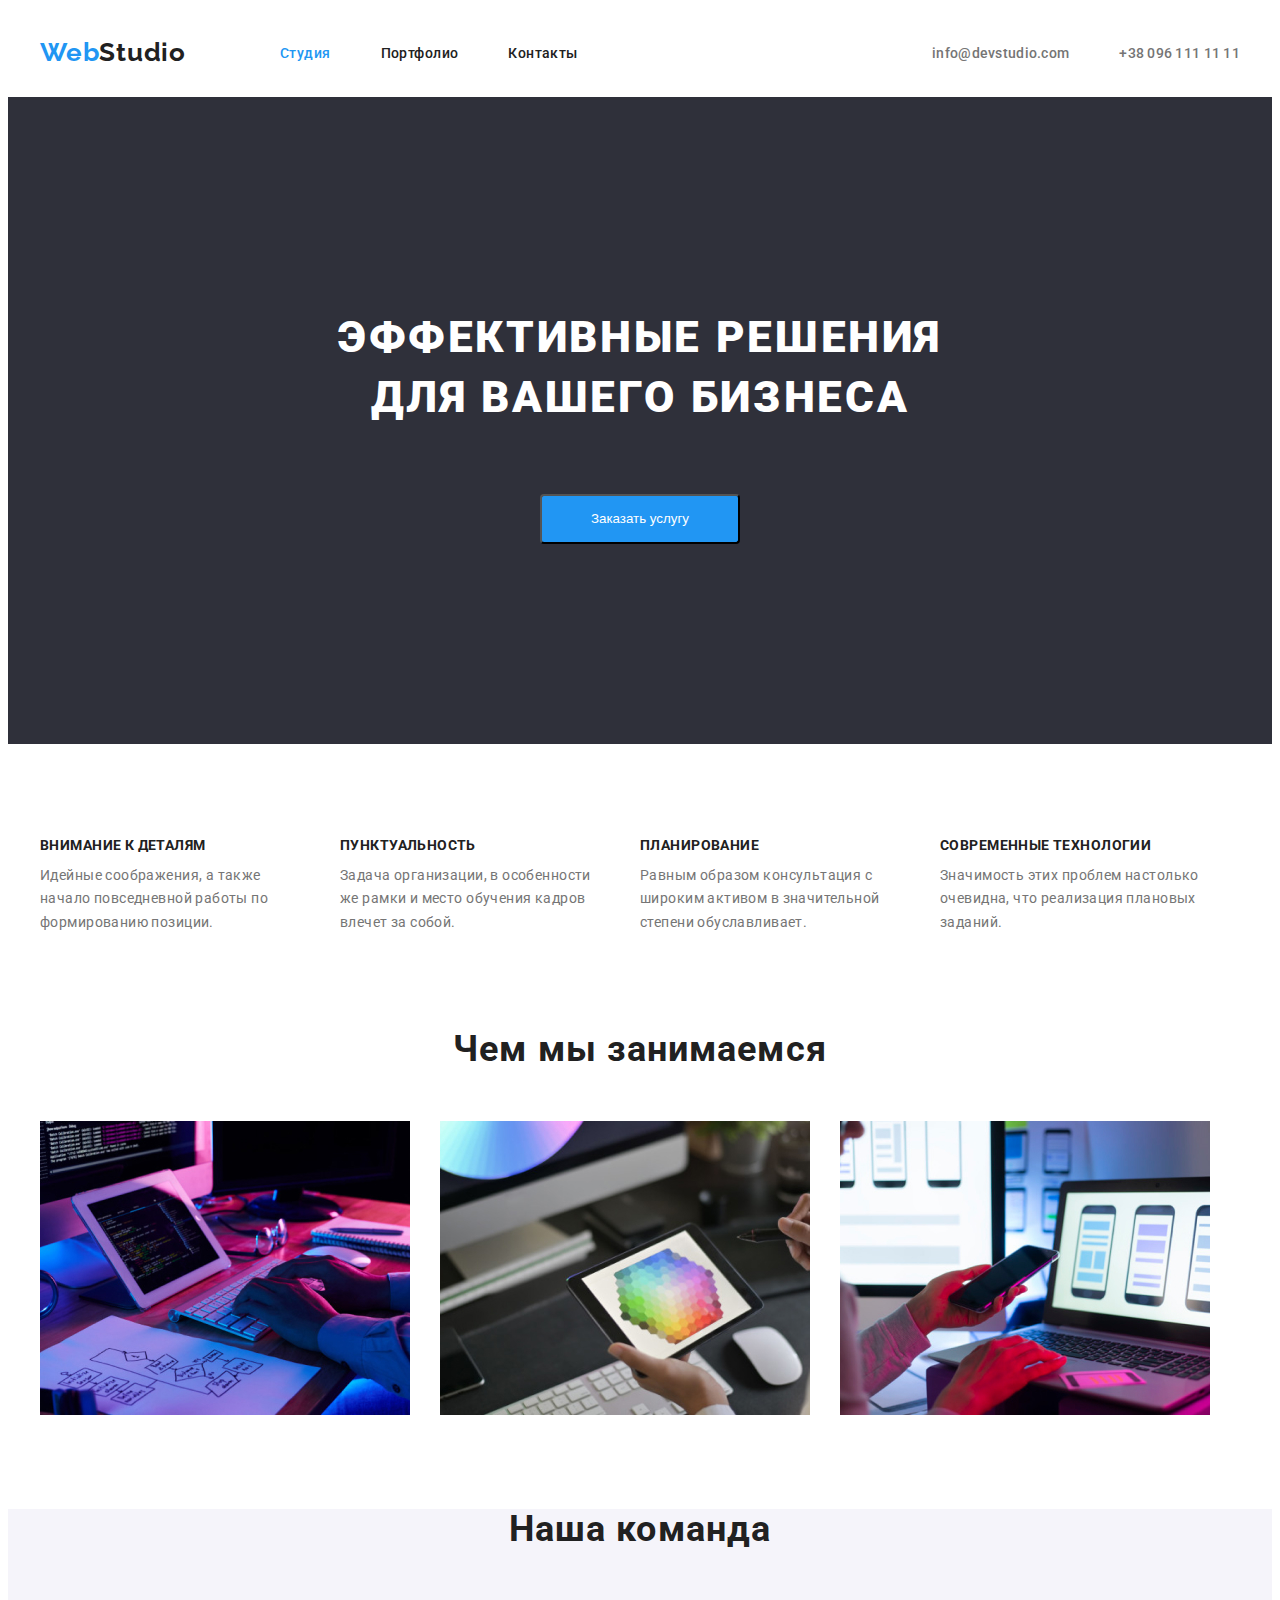
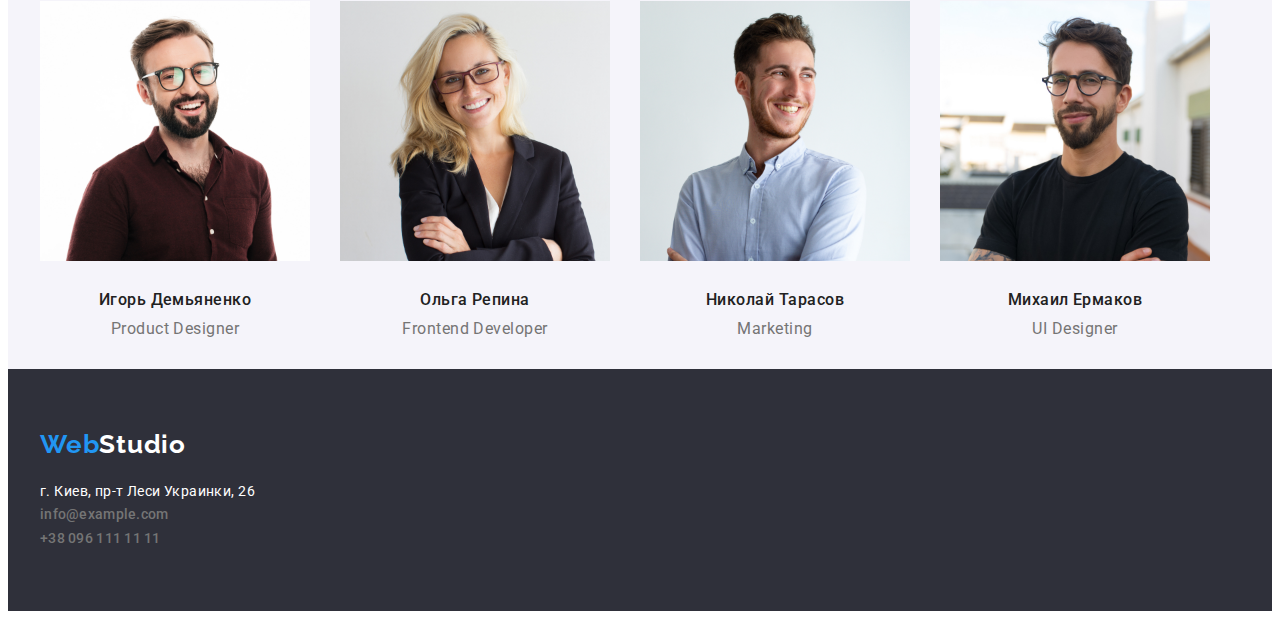
==== index.html @ 1301361e "клонирует 3 дз" ====
<!DOCTYPE html>
<html lang="ru">
  <head>
    <meta charset="UTF-8" />
    <meta http-equiv="X-UA-Compatible" content="IE=edge" />
    <meta name="viewport" content="width=device-width, initial-scale=1.0" />
    <title>Document</title>
    <link
      href="https://fonts.googleapis.com/css2?family=Raleway:wght@700&family=Roboto:wght@400;500;700;900&display=swap"
      rel="stylesheet"
    />
    <link
      rel="stylesheet"
      href="https://cdnjs.cloudflare.com/ajax/libs/modern-normalize/1.1.0/modern-normalize.min.css"
      integrity="sha512-wpPYUAdjBVSE4KJnH1VR1HeZfpl1ub8YT/NKx4PuQ5NmX2tKuGu6U/JRp5y+Y8XG2tV+wKQpNHVUX03MfMFn9Q=="
      crossorigin="anonymous"
      referrerpolicy="no-referrer"
    />
    <link rel="stylesheet" href="./css/styles.css" />
  </head>
  <body>
    <header class="header">
      <div class="container header-container">
        <nav class="header-navigation">
          <a href="./index.html" class="header-logo link">
            Web<span class="studio">Studio</span>
          </a>
          <ul class="header-list  link">
            <li class="header-item">
              <a class="header-link link current-page" href="/index.html"
                >Студия</a
              >
            </li>
            <li class="header-item">
              <a class="header-link link" href="./portfolio.html">Портфолио</a>
            </li>
            <li class="header-item">
              <a class="header-link link" href="">Контакты</a>
            </li>
          </ul>
        </nav>
        <ul class="header-contacts  link">
          <li class="header-contacts-item">
            <a class="header-contact-link link" href="mailto:info@devstudio.com"
              >info@devstudio.com</a
            >
          </li>
          <li class="header-contacts-item">
            <a class="header-contact-link link" href="tel:+380961111111"
              >+38 096 111 11 11</a
            >
          </li>
        </ul>
      </div>
    </header>

    <main>
      <section class="hero">
        <div class="container ">
          <h1 class="hero-title">
            Эффективные решения <br />
            для вашего бизнеса
          </h1>
          <button class="hero-button btn" type="button">Заказать услугу</button>
        </div>
      </section>
      <section class="section">
        <div class="container">
          <h2 class="pluses-title visually-hidden">Наши плюсы</h2>
          <ul class="pluses-list ">
            <li class="pluses-item">
              <h3 class="pluses-item-title">Внимание к деталям</h3>
              <p class="pluses-item-text">
                Идейные соображения, а также начало повседневной работы по
                формированию позиции.
              </p>
            </li>
            <li class="pluses-item">
              <h3 class="pluses-item-title">Пунктуальность</h3>
              <p class="pluses-item-text">
                Задача организации, в особенности же рамки и место обучения
                кадров влечет за собой.
              </p>
            </li>
            <li class="pluses-item">
              <h3 class="pluses-item-title">Планирование</h3>
              <p class="pluses-item-text">
                Равным образом консультация с широким активом в значительной
                степени обуславливает.
              </p>
            </li>
            <li class="pluses-item">
              <h3 class="pluses-item-title">Современные технологии</h3>
              <p class="pluses-item-text">
                Значимость этих проблем настолько очевидна, что реализация
                плановых заданий.
              </p>
            </li>
          </ul>
        </div>
      </section>
      <section class="section our-task">
        <div class="container">
          <h2 class="our-task-title">Чем мы занимаемся</h2>
          <ul class="our-task-list ">
            <li class="our-task-list-item">
              <img
                src="./images/box1.jpg"
                alt="набор текста на клавиатуре"
                width="370"
              />
            </li>
            <li class="our-task-list-item">
              <img
                src="./images/img(1).jpg"
                alt="использование графического планшета"
                width="370"
              />
            </li>
            <li class="our-task-list-item">
              <img
                src="./images/img2.jpg"
                alt="использование телефона"
                width="370"
              />
            </li>
          </ul>
        </div>
      </section>
      <section class="our-team">
        <div class="container">
          <h2 class="our-team-title">Наша команда</h2>
          <ul class="our-team-list ">
            <li class="our-team-item">
              <img
                src="./images/img(2).jpg"
                alt="портрет Игоря Демьяненко "
                width="270"
              />
              <div class="our-team-padding">
                <h3 class="our-team-item-title">Игорь Демьяненко</h3>
                <p class="our-team-item-paragraph">Product Designer</p>
              </div>
            </li>
            <li class="our-team-item">
              <img
                src="./images/img(3).jpg"
                alt="портрет Ольги Репиной "
                width="270"
              />
              <div class="our-team-padding">
                <h3 class="our-team-item-title">Ольга Репина</h3>
                <p class="our-team-item-paragraph">Frontend Developer</p>
              </div>
            </li>
            <li class="our-team-item">
              <img
                src="./images/img(4).jpg"
                alt="портрет Николая Тарасова"
                width="270"
              />
              <div class="our-team-padding">
                <h3 class="our-team-item-title">Николай Тарасов</h3>
                <p class="our-team-item-paragraph">Marketing</p>
              </div>
            </li>
            <li class="our-team-item">
              <img
                src="./images/img.jpg"
                alt="портрет Михаила Ермакова"
                width="270"
              />
              <div class="our-team-padding">
                <h3 class="our-team-item-title">Михаил Ермаков</h3>
                <p class="our-team-item-paragraph">UI Designer</p>
              </div>
            </li>
          </ul>
        </div>
      </section>
    </main>
    <footer class="footer">
      <div class="container">
        <a href="./index.html" class="footer-logo link">
          Web<span class="footer-studio">Studio</span>
        </a>

        <address class="address">
          <ul class="footer-list ">
            <li class="header-contacts-item footer-adress">г. Киев, пр-т Леси Украинки, 26</li>
            <li class="header-contacts-item">
              <a
                class="header-contact-link link"
                href="mailto:info@devstudio.com"
                >info@example.com</a
              >
            </li>
            <li class="header-contacts-item">
              <a class="header-contact-link link" href="tel:+380961111111"
                >+38 096 111 11 11</a
              >
            </li>
          </ul>
        </address>
      </div>
    </footer>
  </body>
</html>
---- css/styles.css ----
:root {
  --title-color: #212121;
  --accent-color: #2196f3;
  --text-color: #757575;
  --primary-title-color: #ffffff;
  --background-color: #2f303a;
  --button-color: #2196f3;
  --button-text-color: #ffffff;
  --footer-color: #ffffff99;
  --bg-footer-color: #2f303a;
  --buttons-color-portfolio: #f5f4fa;
  --footer-link-color: rgba(255, 255, 255, 0.6);
  --our-team-bgc: #f5f4fa;
}
p,
h1,
h2,
h3,
h4,
h5,
h6 {
  margin: 0;
}

ul {
  list-style: none;
  margin: 0;
  padding-left: 0;
}

img {
  display: block;
  max-width: 100%;
  height: auto;
}
body {
  font-family: "Roboto", sans-serif;
  letter-spacing: 0.02em;
}

.link {
  text-decoration: none;
}
.btn {
  cursor: pointer;
}
.container {
  padding: 0 15px;
  width: 1200px;
  margin: 0 auto;
}
.visually-hidden {
  position: absolute;
  width: 1px;
  height: 1px;
  margin: -1px;
  padding: 0;
  overflow: hidden;
  border: 0;
  clip: rect(0 0 0 0);
}
/* !!!!!!!!!HEADER!!!!!!!!!!! */
.header {
  padding-top: 29px;
  padding-bottom: 29px;
  border-bottom: 1px;
}
.header-container {
  display: flex;
  align-items: center;
}
.header-navigation {
  display: flex;
  align-items: center;
}
.header-list {
  display: flex;
}
.header-contacts {
  margin-left: auto;
  display: flex;
  align-items: center;
}
.header-item:not(:last-child) {
  margin-right: 50px;
}
.header-logo {
  color: var(--accent-color);
  font-family: Raleway;
  font-weight: 700;
  font-size: 26px;
  line-height: 1.19;
  letter-spacing: 0.03em;
  margin-right: 94px;
}
.studio {
  color: var(--title-color);
}
.header-link.link.current-page {
  color: var(--accent-color);
}
.header-link {
  font-weight: 500;
  font-size: 14px;
  line-height: 1.14;
  letter-spacing: 0.03em;
  color: var(--title-color);
}

.header-link:hover,
.header-link:focus {
  color: var(--accent-color);
}
.header-contact-link {
  font-weight: 500;
  font-size: 14px;
  line-height: 1.14;
  letter-spacing: 0.02em;
  color: var(--text-color);
}
.header-contacts-item:not(:last-child) {
  margin-right: 50px;
}
.header-contact-link:hover,
.header-contact-link:focus {
  color: var(--accent-color);
}

/* !!!!!!!!!!HERO!!!!!!!!!!!! */
.hero {
  padding-top: 211px;
  padding-bottom: 200px;
  background-color: var(--background-color);
  text-align: center;
}

.hero-title {
  font-weight: 900;
  font-size: 44px;
  line-height: 1.36;
  letter-spacing: 0.06em;
  color: var(--primary-title-color);
  margin-bottom: 66px;
  text-transform: uppercase;
}
.hero-button {
  background-color: var(--button-color);
  color: var(--button-text-color);
  width: 200px;
  height: 50px;
  border-radius: 4px;
  padding: 10px 32px;
}
/* !!!!!!!PLUSES!!!!!! */

.section {
  padding-top: 94px;
  padding-bottom: 94px;
}
.pluses-list {
  display: flex;
  flex-wrap: wrap;
}
.pluses-item:not(:last-child) {
  margin-right: 30px;
}
.pluses-item-title {
  font-weight: 700;
  font-size: 14px;
  line-height: 1.14;
  letter-spacing: 0.03em;
  text-transform: uppercase;
  color: var(--title-color);
  margin-bottom: 10px;
}
.pluses-item-text {
  width: 270px;
  font-size: 14px;
  line-height: 1.71;
  letter-spacing: 0.03em;
  color: var(--text-color);
}
/* !!!!!!OURTASK!!!!!!!! */
.our-task {
  padding-top: 0;
}
.our-task-title {
  font-weight: 700;
  font-size: 36px;
  line-height: 1.16;
  letter-spacing: 0.03em;

  color: var(--title-color);
  margin-bottom: 50px;
  text-align: center;
}
.our-task-list {
  display: flex;
}
.our-task-list-item:not(:last-child) {
  margin-right: 30px;
}

/* !!!!!!!!OURTEAM!!!!!!! */
.our-team {
  background-color: var(--our-team-bgc);
}
.our-team-title {
  font-weight: 700;
  font-size: 36px;
  line-height: 1.16;
  letter-spacing: 0.03em;

  color: var(--title-color);
  margin-bottom: 50px;
  text-align: center;
}
.our-team-list {
  display: flex;
}
.our-team-item:not(:last-child) {
  margin-right: 30px;
}
.our-team-padding {
  padding-top: 30px;
  padding-bottom: 30px;
}
.our-team-item-title {
  font-weight: 500;
  font-size: 16px;
  line-height: 1.18;
  letter-spacing: 0.03em;
  color: var(--title-color);
  margin-bottom: 10px;
  text-align: center;
}
.our-team-item-paragraph {
  font-size: 16px;
  line-height: 1.18;
  letter-spacing: 0.03em;

  color: var(--text-color);
  text-align: center;
}
/* FOOTER */
.footer {
  background-color: var(--bg-footer-color);
  padding-top: 60px;
  padding-bottom: 60px;
}
.footer-logo {
  color: var(--accent-color);
  font-family: Raleway;
  font-weight: 700;
  font-size: 26px;
  line-height: 1.19;
  letter-spacing: 0.03em;
  margin-bottom: 20px;
}
.footer-list {
  font-size: 14px;
  line-height: 1.71;
  letter-spacing: 0.03em;
  color: var(--footer-color);
  font-style: normal;
}
.footer-studio {
  color: var(--button-text-color);
}
.footer-contact-link {
  font-weight: 500;
  font-size: 14px;
  line-height: 1.14;
  letter-spacing: 0.02em;
  color: var(--footer-link-color);
}
.footer-contact-link:hover,
.footer-contact-link:focus {
  color: var(--accent-color);
}

.footer-adress {
  font-size: 14px;
  line-height: 1.71;
  letter-spacing: 0.03em;
  color: var(--primary-title-color);
}
.address {
  margin-top: 20px;
}
/* //////////PORTFOLIO//////////  */
.button {
  background-color: var(--buttons-color-portfolio);
  color: var(--title-color);
  font-weight: 500;
  font-size: 16px;
  line-height: 1.6;
  letter-spacing: 0.03em;
  padding: 6px 22px;
  border-radius: 4px;
}
.filter-buttons {
  display: flex;
  margin-bottom: 50px;
  justify-content: center;
}
.button:not(:last-child) {
  margin-right: 8px;
  border: transparent;
}
.examples {
  padding-top: 94px;
}
.button:hover,
.button:focus {
  color: var(--button-text-color);
  background-color: var(--accent-color);
}
.examples-item-title {
  font-weight: 700;
  font-size: 18px;
  line-height: 2;
  letter-spacing: 0.06em;
  color: var(--title-color);
}
.examples-item-paragraph {
  font-size: 16px;
  line-height: 1.87;
  letter-spacing: 0.03em;
  margin-top: 4px;
  color: var(--text-color);
}

.examples-list {
  display: flex;
  flex-wrap: wrap;
}
.examples-list-item {
  flex-basis: calc(100% / 3 - 30px);
  margin-left: 30px;
  margin-bottom: 30px;
}
.examples-box {
  padding-left: 24px;
  padding-right: 24px;
  padding-bottom: 20px;
  padding-top: 20px;
}
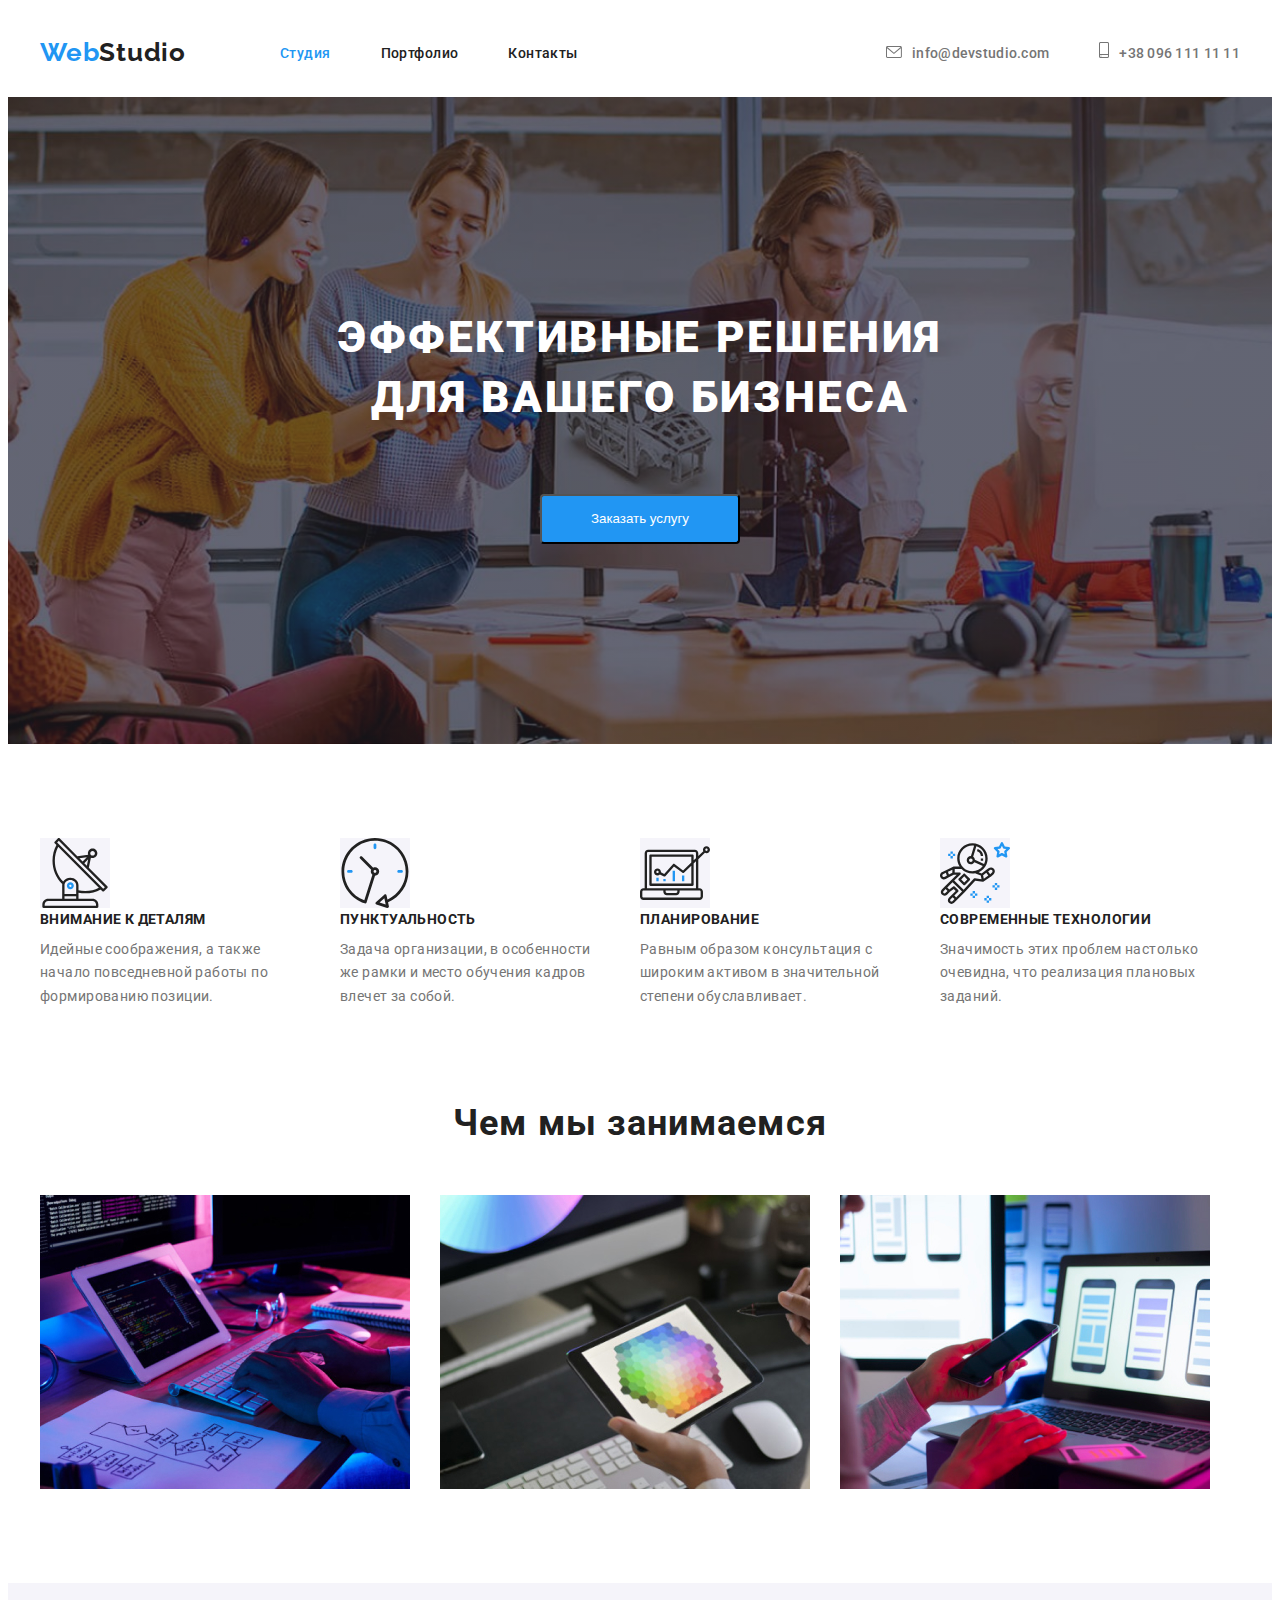
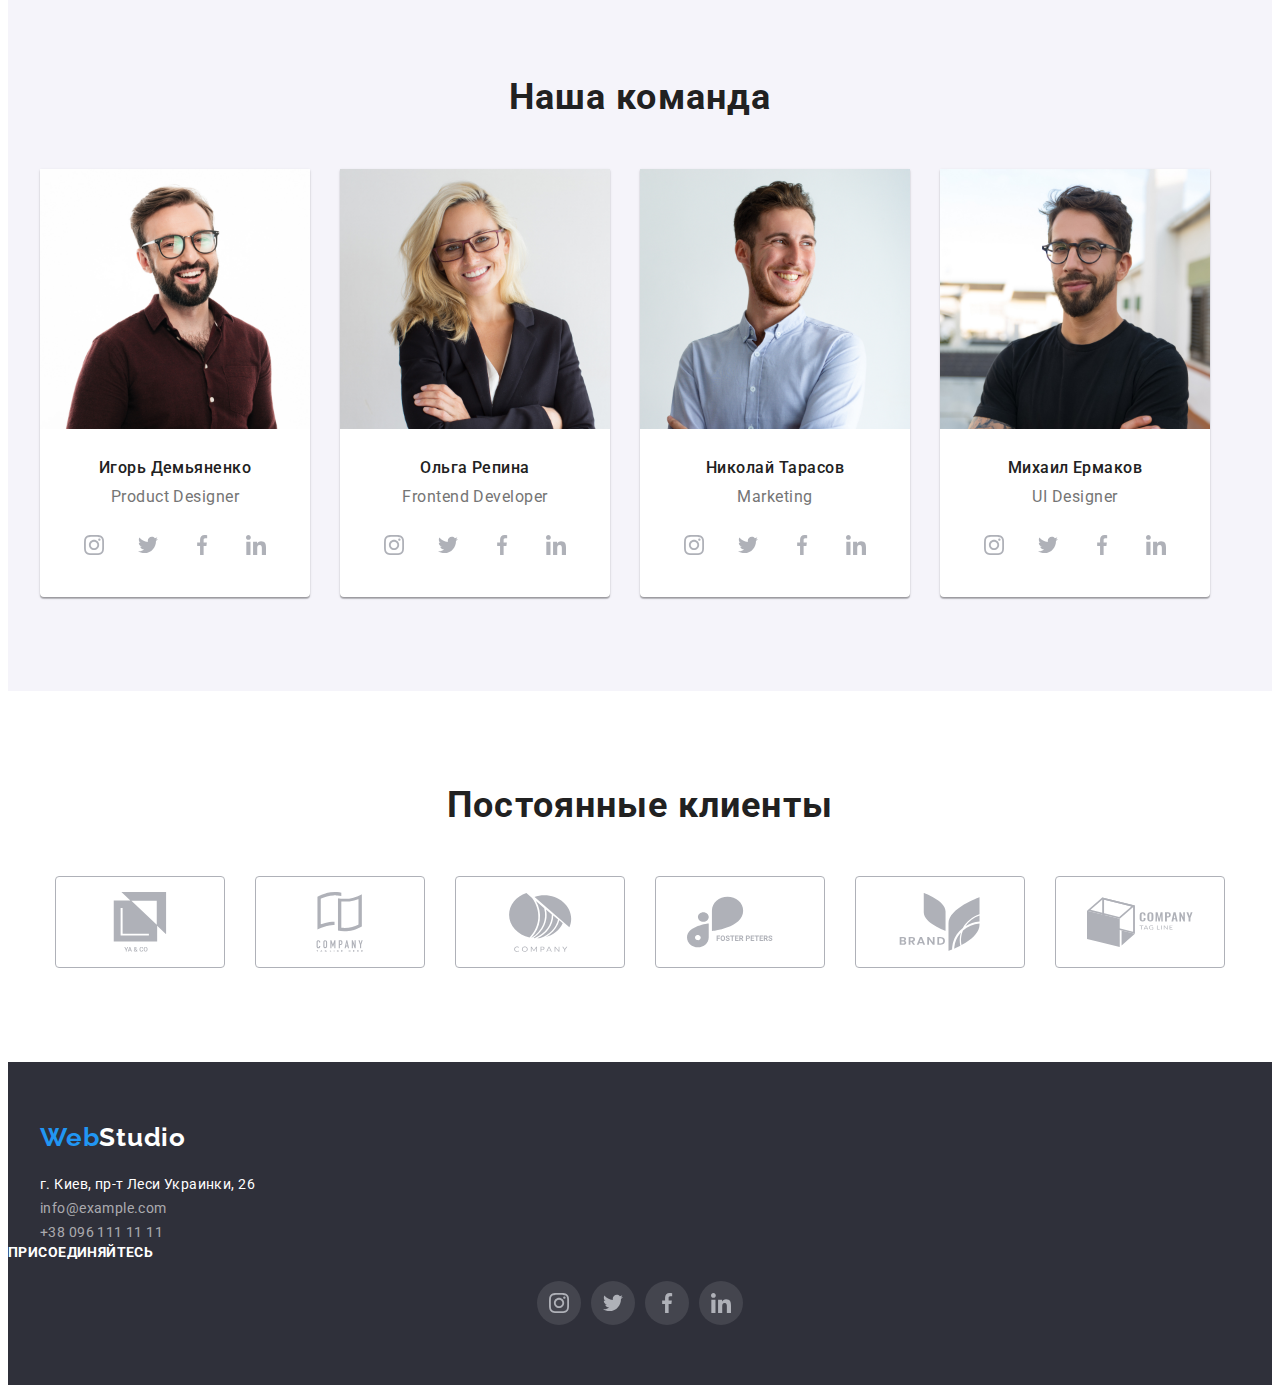
==== commit d69ed293: "добавляет картинки с ховером" ====
--- a/index.html
+++ b/index.html
@@ -40,14 +40,18 @@
           </ul>
         </nav>
         <ul class="header-contacts  link">
-          <li class="header-contacts-item">
+          <li class="header-contacts-item header-mail">
             <a class="header-contact-link link" href="mailto:info@devstudio.com"
-              >info@devstudio.com</a
+              > <svg class="mail-icon">
+                <use href="./images/sprite.svg#icon-envelope"></use>
+              </svg>info@devstudio.com</a
             >
           </li>
-          <li class="header-contacts-item">
+          <li class="header-contacts-item header-tel ">
             <a class="header-contact-link link" href="tel:+380961111111"
-              >+38 096 111 11 11</a
+              ><svg class="phone-icon">
+              <use href="./images/sprite.svg#icon-smartphone"></use>
+              </svg>+38 096 111 11 11</a
             >
           </li>
         </ul>
@@ -69,6 +73,9 @@
           <h2 class="pluses-title visually-hidden">Наши плюсы</h2>
           <ul class="pluses-list ">
             <li class="pluses-item">
+              <svg class="pluses-icon">
+                <use href="./images/sprite.svg#icon-antenna"></use>
+              </svg>
               <h3 class="pluses-item-title">Внимание к деталям</h3>
               <p class="pluses-item-text">
                 Идейные соображения, а также начало повседневной работы по
@@ -76,6 +83,9 @@
               </p>
             </li>
             <li class="pluses-item">
+              <svg class="pluses-icon">
+                <use href="./images/sprite.svg#icon-clock"></use>
+              </svg>
               <h3 class="pluses-item-title">Пунктуальность</h3>
               <p class="pluses-item-text">
                 Задача организации, в особенности же рамки и место обучения
@@ -83,6 +93,9 @@
               </p>
             </li>
             <li class="pluses-item">
+              <svg class="pluses-icon">
+                <use href="./images/sprite.svg#icon-diagram"></use>
+              </svg>
               <h3 class="pluses-item-title">Планирование</h3>
               <p class="pluses-item-text">
                 Равным образом консультация с широким активом в значительной
@@ -90,6 +103,9 @@
               </p>
             </li>
             <li class="pluses-item">
+              <svg class="pluses-icon" >
+                <use  href="./images/sprite.svg#icon-astronaut"></use>
+              </svg>
               <h3 class="pluses-item-title">Современные технологии</h3>
               <p class="pluses-item-text">
                 Значимость этих проблем настолько очевидна, что реализация
@@ -127,7 +143,7 @@
           </ul>
         </div>
       </section>
-      <section class="our-team">
+      <section class=" section our-team">
         <div class="container">
           <h2 class="our-team-title">Наша команда</h2>
           <ul class="our-team-list ">
@@ -140,6 +156,36 @@
               <div class="our-team-padding">
                 <h3 class="our-team-item-title">Игорь Демьяненко</h3>
                 <p class="our-team-item-paragraph">Product Designer</p>
+                <ul class="our-team-item-list social-list">
+                  <li class="social-item">
+                    <a href="" class="social-link">
+                      <svg class="social-icon">
+                       <use href="./images/sprite.svg#icon-instagram"></use>
+                      </svg>
+                    </a>
+                  </li>
+                  <li class="social-item">
+                    <a href="" class="social-link">
+                      <svg class="social-icon">
+                        <use href="./images/sprite.svg#icon-twitter"></use>
+                      </svg>
+                    </a>
+                  </li>
+                  <li class="social-item">
+                    <a href="" class="social-link">
+                      <svg class="social-icon">
+                        <use href="./images/sprite.svg#icon-facebook"></use>
+                      </svg>
+                    </a>
+                  </li>
+                  <li class="social-item">
+                    <a href="" class="social-link">
+                      <svg class="social-icon">
+                        <use href="./images/sprite.svg#icon-linkedin"></use>
+                      </svg>
+                    </a>
+                  </li>
+                </ul>
               </div>
             </li>
             <li class="our-team-item">
@@ -151,6 +197,36 @@
               <div class="our-team-padding">
                 <h3 class="our-team-item-title">Ольга Репина</h3>
                 <p class="our-team-item-paragraph">Frontend Developer</p>
+                <ul class="our-team-item-list social-list">
+                  <li class="social-item">
+                    <a href="" class="social-link">
+                      <svg class="social-icon">
+                        <use href="./images/sprite.svg#icon-instagram"></use>
+                      </svg>
+                    </a>
+                  </li>
+                  <li class="social-item">
+                    <a href="" class="social-link">
+                      <svg class="social-icon">
+                        <use href="./images/sprite.svg#icon-twitter"></use>
+                      </svg>
+                    </a>
+                  </li>
+                  <li class="social-item">
+                    <a href="" class="social-link">
+                      <svg class="social-icon">
+                        <use href="./images/sprite.svg#icon-facebook"></use>
+                      </svg>
+                    </a>
+                  </li>
+                  <li class="social-item">
+                    <a href="" class="social-link">
+                      <svg class="social-icon">
+                        <use href="./images/sprite.svg#icon-linkedin"></use>
+                      </svg>
+                    </a>
+                  </li>
+                </ul>
               </div>
             </li>
             <li class="our-team-item">
@@ -162,6 +238,36 @@
               <div class="our-team-padding">
                 <h3 class="our-team-item-title">Николай Тарасов</h3>
                 <p class="our-team-item-paragraph">Marketing</p>
+                <ul class="our-team-item-list social-list">
+                  <li class="social-item">
+                    <a href="" class="social-link">
+                      <svg class="social-icon">
+                        <use href="./images/sprite.svg#icon-instagram"></use>
+                      </svg>
+                    </a>
+                  </li>
+                  <li class="social-item">
+                    <a href="" class="social-link">
+                      <svg class="social-icon">
+                        <use href="./images/sprite.svg#icon-twitter"></use>
+                      </svg>
+                    </a>
+                  </li>
+                  <li class="social-item">
+                    <a href="" class="social-link">
+                      <svg class="social-icon">
+                        <use href="./images/sprite.svg#icon-facebook"></use>
+                      </svg>
+                    </a>
+                  </li>
+                  <li class="social-item">
+                    <a href="" class="social-link">
+                      <svg class="social-icon">
+                        <use href="./images/sprite.svg#icon-linkedin"></use>
+                      </svg>
+                    </a>
+                  </li>
+                </ul>
               </div>
             </li>
             <li class="our-team-item">
@@ -173,36 +279,144 @@
               <div class="our-team-padding">
                 <h3 class="our-team-item-title">Михаил Ермаков</h3>
                 <p class="our-team-item-paragraph">UI Designer</p>
+                <ul class="our-team-item-list social-list">
+                  <li class="social-item">
+                    <a href="" class="social-link">
+                      <svg class="social-icon">
+                        <use href="./images/sprite.svg#icon-instagram"></use>
+                      </svg>
+                    </a>
+                  </li>
+                  <li class="social-item">
+                    <a href="" class="social-link">
+                      <svg class="social-icon">
+                        <use href="./images/sprite.svg#icon-twitter"></use>
+                      </svg>
+                    </a>
+                  </li>
+                  <li class="social-item">
+                    <a href="" class="social-link">
+                      <svg class="social-icon">
+                        <use href="./images/sprite.svg#icon-facebook"></use>
+                      </svg>
+                    </a>
+                  </li>
+                  <li class="social-item">
+                    <a href="" class="social-link">
+                      <svg class="social-icon">
+                        <use href="./images/sprite.svg#icon-linkedin"></use>
+                      </svg>
+                    </a>
+                  </li>
+                </ul>
               </div>
             </li>
           </ul>
+        </div>
+      </section>
+      <section class=" section our-customers">
+        <div class="container">
+          <h2 class="our-customer-title">Постоянные клиенты</h2>
+          <ul class="our-customer-list customer-list">
+            <li class="customer-item">
+              <a href="" class="customer-link">
+                <svg class="customer-icon">
+                  <use href="./images/sprite.svg#icon-1"></use>
+                </svg>
+              </a>
+            </li>
+            <li class="customer-item">
+              <a href="" class="customer-link">
+                <svg class="customer-icon">
+                  <use href="./images/sprite.svg#icon-2"></use>
+                </svg>
+              </a>
+              <li class="customer-item">
+                <a href="" class="customer-link">
+                  <svg class="customer-icon">
+                    <use href="./images/sprite.svg#icon-3"></use>
+                  </svg>
+                </a>
+                <li class="customer-item">
+                  <a href="" class="customer-link">
+                    <svg class="customer-icon">
+                      <use href="./images/sprite.svg#icon-4"></use>
+                    </svg>
+                  </a>
+                  <li class="customer-item">
+                    <a href="" class="customer-link">
+                      <svg class="customer-icon">
+                        <use href="./images/sprite.svg#icon-5"></use>
+                      </svg>
+                    </a>
+                    <li class="customer-item">
+                      <a href="" class="customer-link">
+                        <svg class="customer-icon">
+                          <use href="./images/sprite.svg#icon-6"></use>
+                        </svg>
+                      </a>
+            </ul>
         </div>
       </section>
     </main>
     <footer class="footer">
-      <div class="container">
+      <div class="container footer-container">
         <a href="./index.html" class="footer-logo link">
           Web<span class="footer-studio">Studio</span>
         </a>
 
         <address class="address">
           <ul class="footer-list ">
-            <li class="header-contacts-item footer-adress">г. Киев, пр-т Леси Украинки, 26</li>
-            <li class="header-contacts-item">
+            <li class="footer-contacts-item footer-adress">г. Киев, пр-т Леси Украинки, 26</li>
+            <li class="footer-contacts-item">
               <a
-                class="header-contact-link link"
+                class="footer-contact-link link"
                 href="mailto:info@devstudio.com"
                 >info@example.com</a
               >
             </li>
-            <li class="header-contacts-item">
-              <a class="header-contact-link link" href="tel:+380961111111"
+            <li class="footer-contacts-item">
+              <a class="footer-contact-link link" href="tel:+380961111111"
                 >+38 096 111 11 11</a
               >
             </li>
           </ul>
         </address>
       </div>
+      <div class="join">
+        <h2 class="join-title">присоединяйтесь</h2>
+        <ul class="join-list social-list-footer">
+          <li class="social-item-footer">
+            <a href="" class="social-link-footer">
+              <svg class="social-icon">
+                <use href="./images/sprite.svg#icon-instagram"></use>
+              </svg>
+            </a>
+          </li>
+          <li class="social-item-footer">
+            <a href="" class="social-link-footer">
+              <svg class="social-icon">
+                <use href="./images/sprite.svg#icon-twitter"></use>
+              </svg>
+            </a>
+          </li>
+          <li class="social-item-footer">
+            <a href="" class="social-link-footer">
+              <svg class="social-icon">
+                <use href="./images/sprite.svg#icon-facebook"></use>
+              </svg>
+            </a>
+          </li>
+          <li class="social-item-footer">
+            <a href="" class="social-link-footer">
+              <svg class="social-icon">
+                <use href="./images/sprite.svg#icon-linkedin"></use>
+              </svg>
+            </a>
+          </li>
+        </ul>
+      </div>
+    
     </footer>
   </body>
 </html>
--- a/css/styles.css
+++ b/css/styles.css
@@ -11,6 +11,7 @@
   --buttons-color-portfolio: #f5f4fa;
   --footer-link-color: rgba(255, 255, 255, 0.6);
   --our-team-bgc: #f5f4fa;
+  --icon-color: #afb1b8;
 }
 p,
 h1,
@@ -36,6 +37,10 @@
 body {
   font-family: "Roboto", sans-serif;
   letter-spacing: 0.02em;
+}
+.section {
+  padding-top: 94px;
+  padding-bottom: 94px;
 }
 
 .link {
@@ -81,6 +86,26 @@
   display: flex;
   align-items: center;
 }
+.mail-icon {
+  height: 12px;
+  width: 16px;
+  fill: var(--text-color);
+  margin-right: 10px;
+}
+.header-mail:hover .mail-icon,
+.header-mail:focus .mail-icon {
+  fill: var(--accent-color);
+}
+.phone-icon {
+  height: 16px;
+  width: 10px;
+  fill: var(--text-color);
+  margin-right: 10px;
+}
+.header-tel:focus .phone-icon,
+.header-tel:hover .phone-icon {
+  fill: var(--accent-color);
+}
 .header-item:not(:last-child) {
   margin-right: 50px;
 }
@@ -130,7 +155,15 @@
 .hero {
   padding-top: 211px;
   padding-bottom: 200px;
-  background-color: var(--background-color);
+  background-image: linear-gradient(
+      to right,
+      rgba(47, 48, 58, 0.4),
+      rgba(47, 48, 58, 0.4)
+    ),
+    url(../images/main-bg.jpg);
+  background-repeat: no-repeat;
+  background-position: center;
+  background-size: cover;
   text-align: center;
 }
 
@@ -153,10 +186,12 @@
 }
 /* !!!!!!!PLUSES!!!!!! */
 
-.section {
-  padding-top: 94px;
-  padding-bottom: 94px;
-}
+.pluses-icon {
+  height: 70px;
+  width: 70px;
+  background-color: var(--buttons-color-portfolio);
+}
+
 .pluses-list {
   display: flex;
   flex-wrap: wrap;
@@ -210,7 +245,6 @@
   font-size: 36px;
   line-height: 1.16;
   letter-spacing: 0.03em;
-
   color: var(--title-color);
   margin-bottom: 50px;
   text-align: center;
@@ -234,19 +268,106 @@
   margin-bottom: 10px;
   text-align: center;
 }
+.our-team-item {
+  box-shadow: 0px 1px 3px rgba(0, 0, 0, 0.12), 0px 1px 1px rgba(0, 0, 0, 0.14),
+    0px 2px 1px rgba(0, 0, 0, 0.2);
+  border-radius: 0px 0px 4px 4px;
+  background-color: #fff;
+}
+
 .our-team-item-paragraph {
   font-size: 16px;
   line-height: 1.18;
   letter-spacing: 0.03em;
-
   color: var(--text-color);
   text-align: center;
+  margin-bottom: 16px;
+}
+.social-item {
+  height: 44px;
+  width: 44px;
+}
+.social-link {
+  width: 100%;
+  height: 100%;
+  border-radius: 50%;
+  background-color: var(--button-text-color);
+  display: flex;
+  align-items: center;
+  justify-content: center;
+}
+.social-link:hover,
+.social-link:focus {
+  background-color: var(--button-color);
+}
+.social-link:hover .social-icon,
+.social-link:focus .social-icon {
+  fill: var(--primary-title-color);
+}
+.social-list {
+  display: flex;
+  justify-content: center;
+}
+.social-item + .social-item {
+  margin-left: 10px;
+}
+.social-icon {
+  height: 20px;
+  width: 20px;
+  fill: var(--icon-color);
+}
+/* !!!!!!!!!!!OUR-CUSTOMER!!!!!!!!!! */
+.our-customer-title {
+  font-weight: 700;
+  font-size: 36px;
+  line-height: 1.16;
+  letter-spacing: 0.03em;
+  color: var(--title-color);
+  margin-bottom: 50px;
+  text-align: center;
+}
+.customer-item {
+  height: 92px;
+  width: 170px;
+}
+.customer-link {
+  width: 100%;
+  height: 100%;
+  border-radius: 4px;
+  background-color: var(--button-text-color);
+  display: flex;
+  align-items: center;
+  justify-content: center;
+  border: 1px solid #afb1b8;
+  box-sizing: border-box;
+}
+.customer-icon {
+  height: 60px;
+  width: 106px;
+  fill: var(--icon-color);
+}
+.customer-list {
+  display: flex;
+  justify-content: center;
+}
+.customer-item + .customer-item {
+  margin-left: 30px;
+}
+.customer-link:hover,
+.customer-link:focus {
+  border-color: var(--button-color);
+}
+.customer-link:hover .customer-icon,
+.customer-link:focus .customer-icon {
+  fill: var(--button-color);
 }
 /* FOOTER */
+
 .footer {
   background-color: var(--bg-footer-color);
   padding-top: 60px;
   padding-bottom: 60px;
+  display: block;
 }
 .footer-logo {
   color: var(--accent-color);
@@ -257,6 +378,15 @@
   letter-spacing: 0.03em;
   margin-bottom: 20px;
 }
+.footer-adress {
+  font-size: 14px;
+  line-height: 1.71;
+  letter-spacing: 0.03em;
+  color: var(--primary-title-color);
+}
+.address {
+  margin-top: 20px;
+}
 .footer-list {
   font-size: 14px;
   line-height: 1.71;
@@ -268,26 +398,61 @@
   color: var(--button-text-color);
 }
 .footer-contact-link {
-  font-weight: 500;
-  font-size: 14px;
-  line-height: 1.14;
-  letter-spacing: 0.02em;
-  color: var(--footer-link-color);
+  font-weight: 400;
+  font-size: 14px;
+  line-height: 1.71;
+  letter-spacing: 0.03em;
+  color: rgba(255, 255, 255, 0.6);
 }
 .footer-contact-link:hover,
 .footer-contact-link:focus {
   color: var(--accent-color);
 }
-
-.footer-adress {
-  font-size: 14px;
-  line-height: 1.71;
-  letter-spacing: 0.03em;
+/* !!!!!!!!!JOIN-footer!!!!!!!*/
+
+.join-title {
+  font-weight: 700;
+  font-size: 14px;
+  line-height: 1.14;
+  letter-spacing: 0.03em;
+  text-transform: uppercase;
   color: var(--primary-title-color);
-}
-.address {
-  margin-top: 20px;
-}
+  margin-bottom: 20px;
+}
+.social-item-footer {
+  height: 44px;
+  width: 44px;
+}
+.social-link-footer {
+  width: 100%;
+  height: 100%;
+  border-radius: 50%;
+  background-color: rgba(255, 255, 255, 0.1);
+  display: flex;
+  align-items: center;
+  justify-content: center;
+}
+.social-icon-footer {
+  height: 20px;
+  width: 20px;
+  fill: var(--button-text-color);
+}
+.social-list-footer {
+  display: flex;
+  justify-content: center;
+}
+.social-item-footer + .social-item-footer {
+  margin-left: 10px;
+}
+.social-link-footer:hover .social-icon,
+.social-link-footer:focus .social-icon {
+  fill: var(--primary-title-color);
+}
+.social-link-footer:hover,
+.social-link-footer:focus {
+  background-color: var(--button-color);
+}
+
 /* //////////PORTFOLIO//////////  */
 .button {
   background-color: var(--buttons-color-portfolio);
@@ -346,3 +511,7 @@
   padding-bottom: 20px;
   padding-top: 20px;
 }
+/* .examples-list-item:hover,
+.examples-list-item:focus {
+  border: 1px solid rgba(238, 238, 238, 1);
+} */
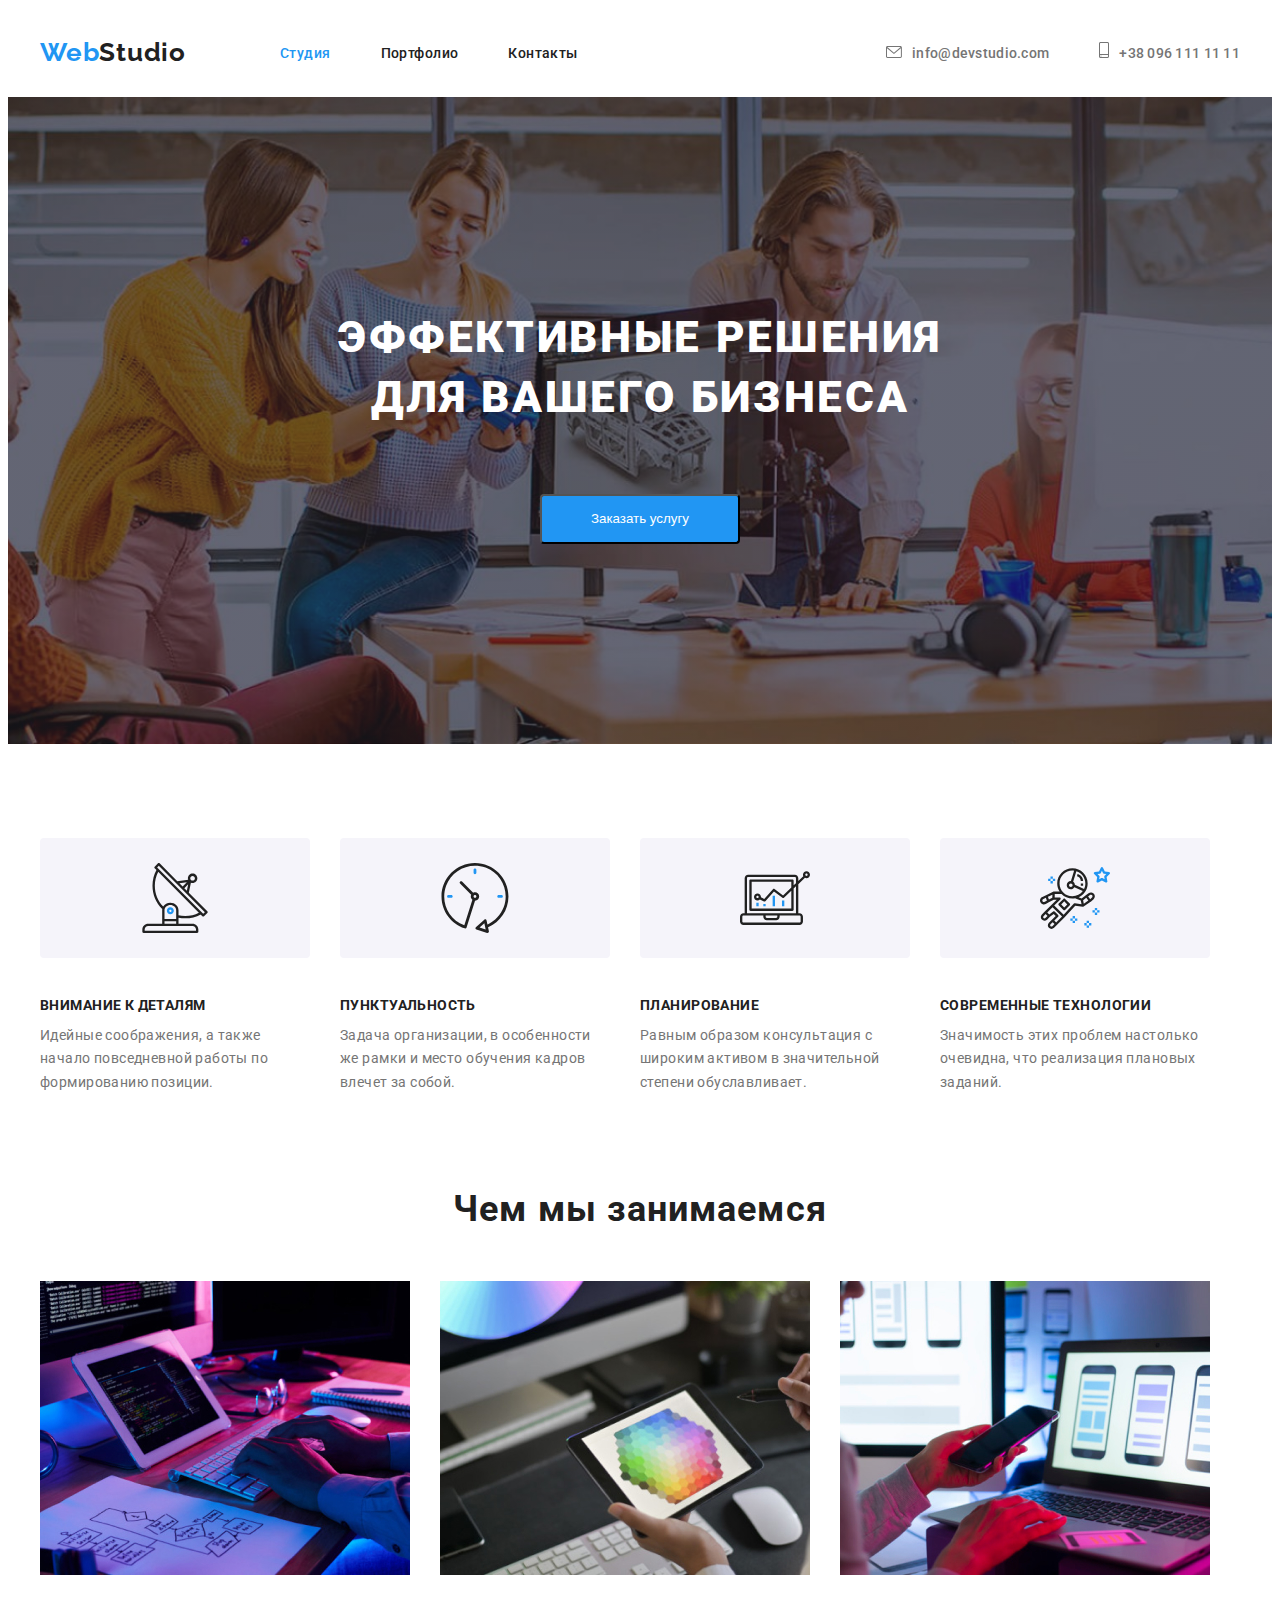
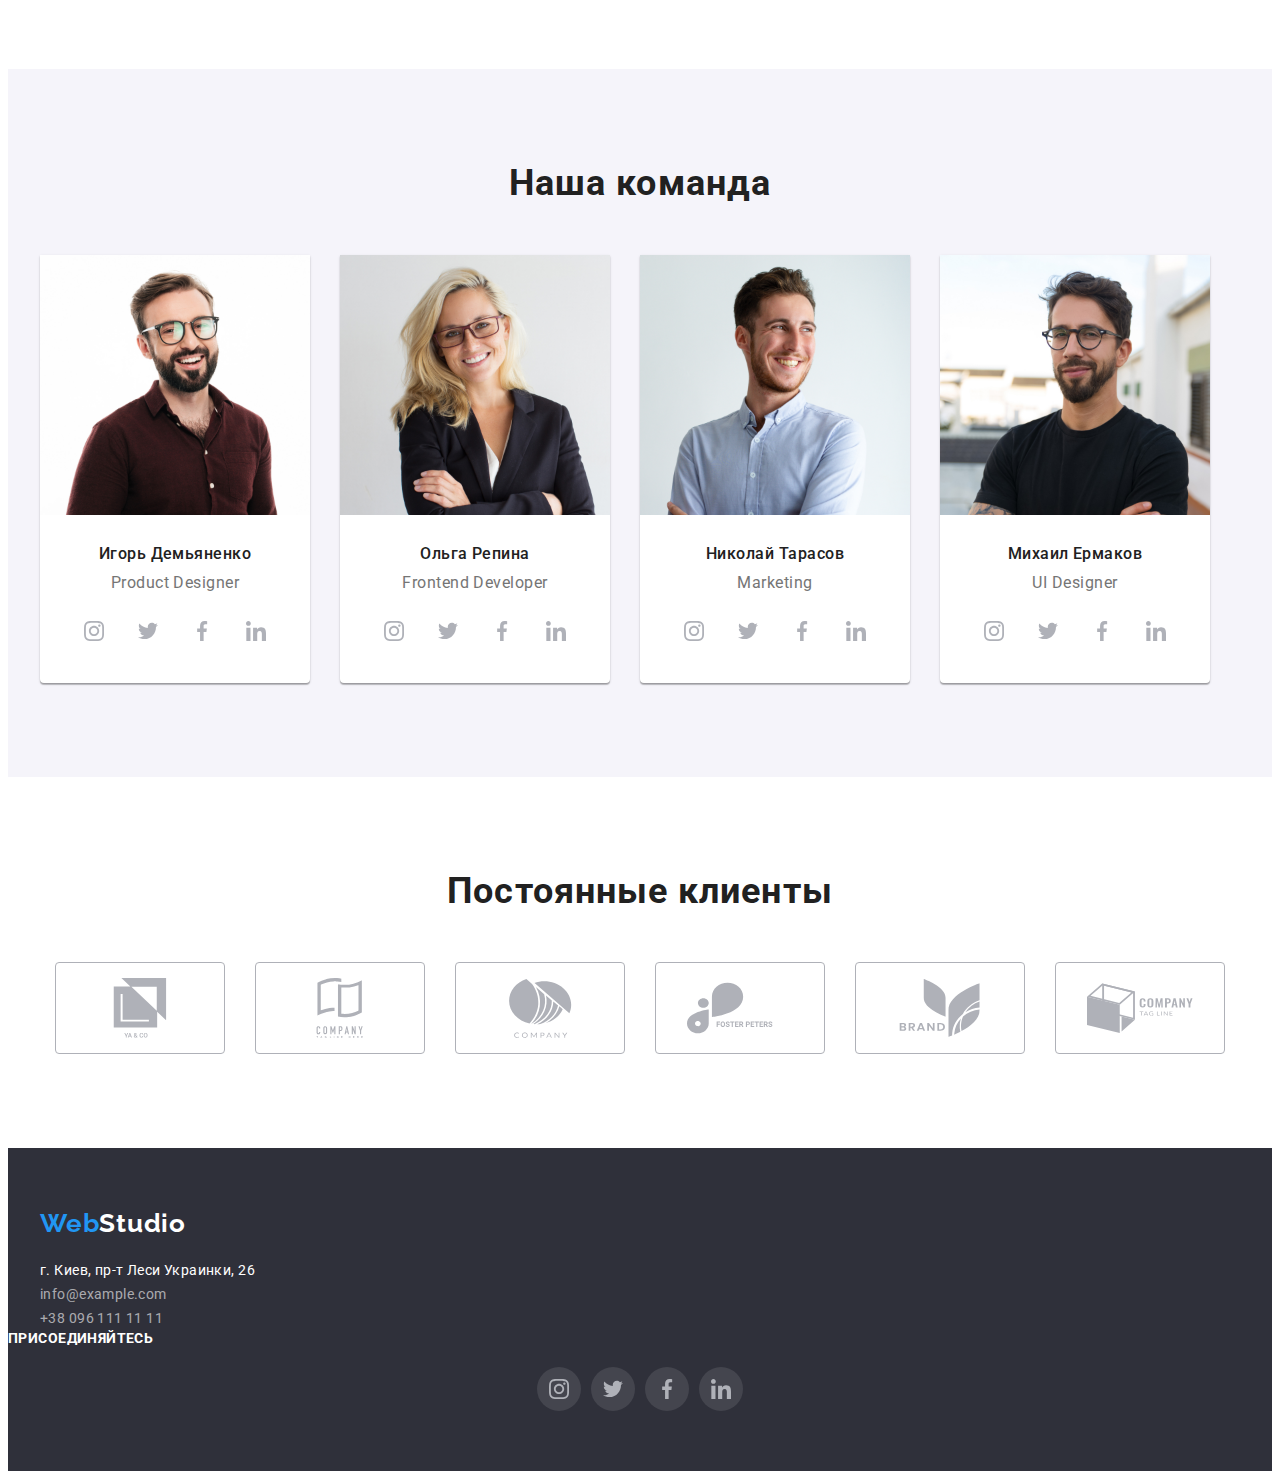
==== commit e39c230a: "делает картинки плюсы" ====
--- a/index.html
+++ b/index.html
@@ -72,20 +72,22 @@
         <div class="container">
           <h2 class="pluses-title visually-hidden">Наши плюсы</h2>
           <ul class="pluses-list ">
-            <li class="pluses-item">
+            <li class="pluses-item"> <div class="svg-container">
               <svg class="pluses-icon">
                 <use href="./images/sprite.svg#icon-antenna"></use>
               </svg>
+            </div>
               <h3 class="pluses-item-title">Внимание к деталям</h3>
               <p class="pluses-item-text">
                 Идейные соображения, а также начало повседневной работы по
                 формированию позиции.
               </p>
             </li>
-            <li class="pluses-item">
+            <li class="pluses-item"> <div class="svg-container">
               <svg class="pluses-icon">
                 <use href="./images/sprite.svg#icon-clock"></use>
               </svg>
+            </div>
               <h3 class="pluses-item-title">Пунктуальность</h3>
               <p class="pluses-item-text">
                 Задача организации, в особенности же рамки и место обучения
@@ -93,19 +95,21 @@
               </p>
             </li>
             <li class="pluses-item">
-              <svg class="pluses-icon">
+              <div class="svg-container"><svg class="pluses-icon">
                 <use href="./images/sprite.svg#icon-diagram"></use>
               </svg>
+            </div>
               <h3 class="pluses-item-title">Планирование</h3>
               <p class="pluses-item-text">
                 Равным образом консультация с широким активом в значительной
                 степени обуславливает.
               </p>
             </li>
-            <li class="pluses-item">
+            <li class="pluses-item"> <div class="svg-container">
               <svg class="pluses-icon" >
                 <use  href="./images/sprite.svg#icon-astronaut"></use>
               </svg>
+            </div>
               <h3 class="pluses-item-title">Современные технологии</h3>
               <p class="pluses-item-text">
                 Значимость этих проблем настолько очевидна, что реализация
--- a/css/styles.css
+++ b/css/styles.css
@@ -185,17 +185,28 @@
   padding: 10px 32px;
 }
 /* !!!!!!!PLUSES!!!!!! */
-
+.svg-container {
+  height: 120px;
+  width: 270px;
+  background-color: var(--buttons-color-portfolio);
+  margin-bottom: 40px;
+  border-radius: 4px;
+  display: flex;
+  justify-content: center;
+  align-items: center;
+}
 .pluses-icon {
   height: 70px;
   width: 70px;
-  background-color: var(--buttons-color-portfolio);
+
+  background-size: cover;
 }
 
 .pluses-list {
   display: flex;
   flex-wrap: wrap;
 }
+
 .pluses-item:not(:last-child) {
   margin-right: 30px;
 }
@@ -480,6 +491,8 @@
 .button:focus {
   color: var(--button-text-color);
   background-color: var(--accent-color);
+  box-shadow: 0px 3px 1px rgba(0, 0, 0, 0.1), 0px 1px 2px rgba(0, 0, 0, 0.08),
+    0px 2px 2px rgba(0, 0, 0, 0.12);
 }
 .examples-item-title {
   font-weight: 700;
@@ -491,19 +504,27 @@
 .examples-item-paragraph {
   font-size: 16px;
   line-height: 1.87;
-  letter-spacing: 0.03em;
   margin-top: 4px;
   color: var(--text-color);
 }
-
 .examples-list {
   display: flex;
   flex-wrap: wrap;
 }
 .examples-list-item {
-  flex-basis: calc(100% / 3 - 30px);
-  margin-left: 30px;
+  width: 370px;
+  height: 404px;
+}
+.examples-list-item {
+  flex-basis: calc((100% - 60px) / 3);
   margin-bottom: 30px;
+  border: 1px solid rgba(238, 238, 238, 1);
+}
+.examples-list-item:not(:nth-child(3n)) {
+  margin-right: 30px;
+}
+.examples-list-item:nth-last-child(-n + 3) {
+  margin-bottom: 0;
 }
 .examples-box {
   padding-left: 24px;
@@ -511,7 +532,10 @@
   padding-bottom: 20px;
   padding-top: 20px;
 }
-/* .examples-list-item:hover,
+.examples-list-item:hover,
 .examples-list-item:focus {
-  border: 1px solid rgba(238, 238, 238, 1);
-} */
+  box-shadow: 0px 4px 4px 0px rgba(0, 0, 0, 0.25);
+}
+.main-img {
+  width: 100%;
+}
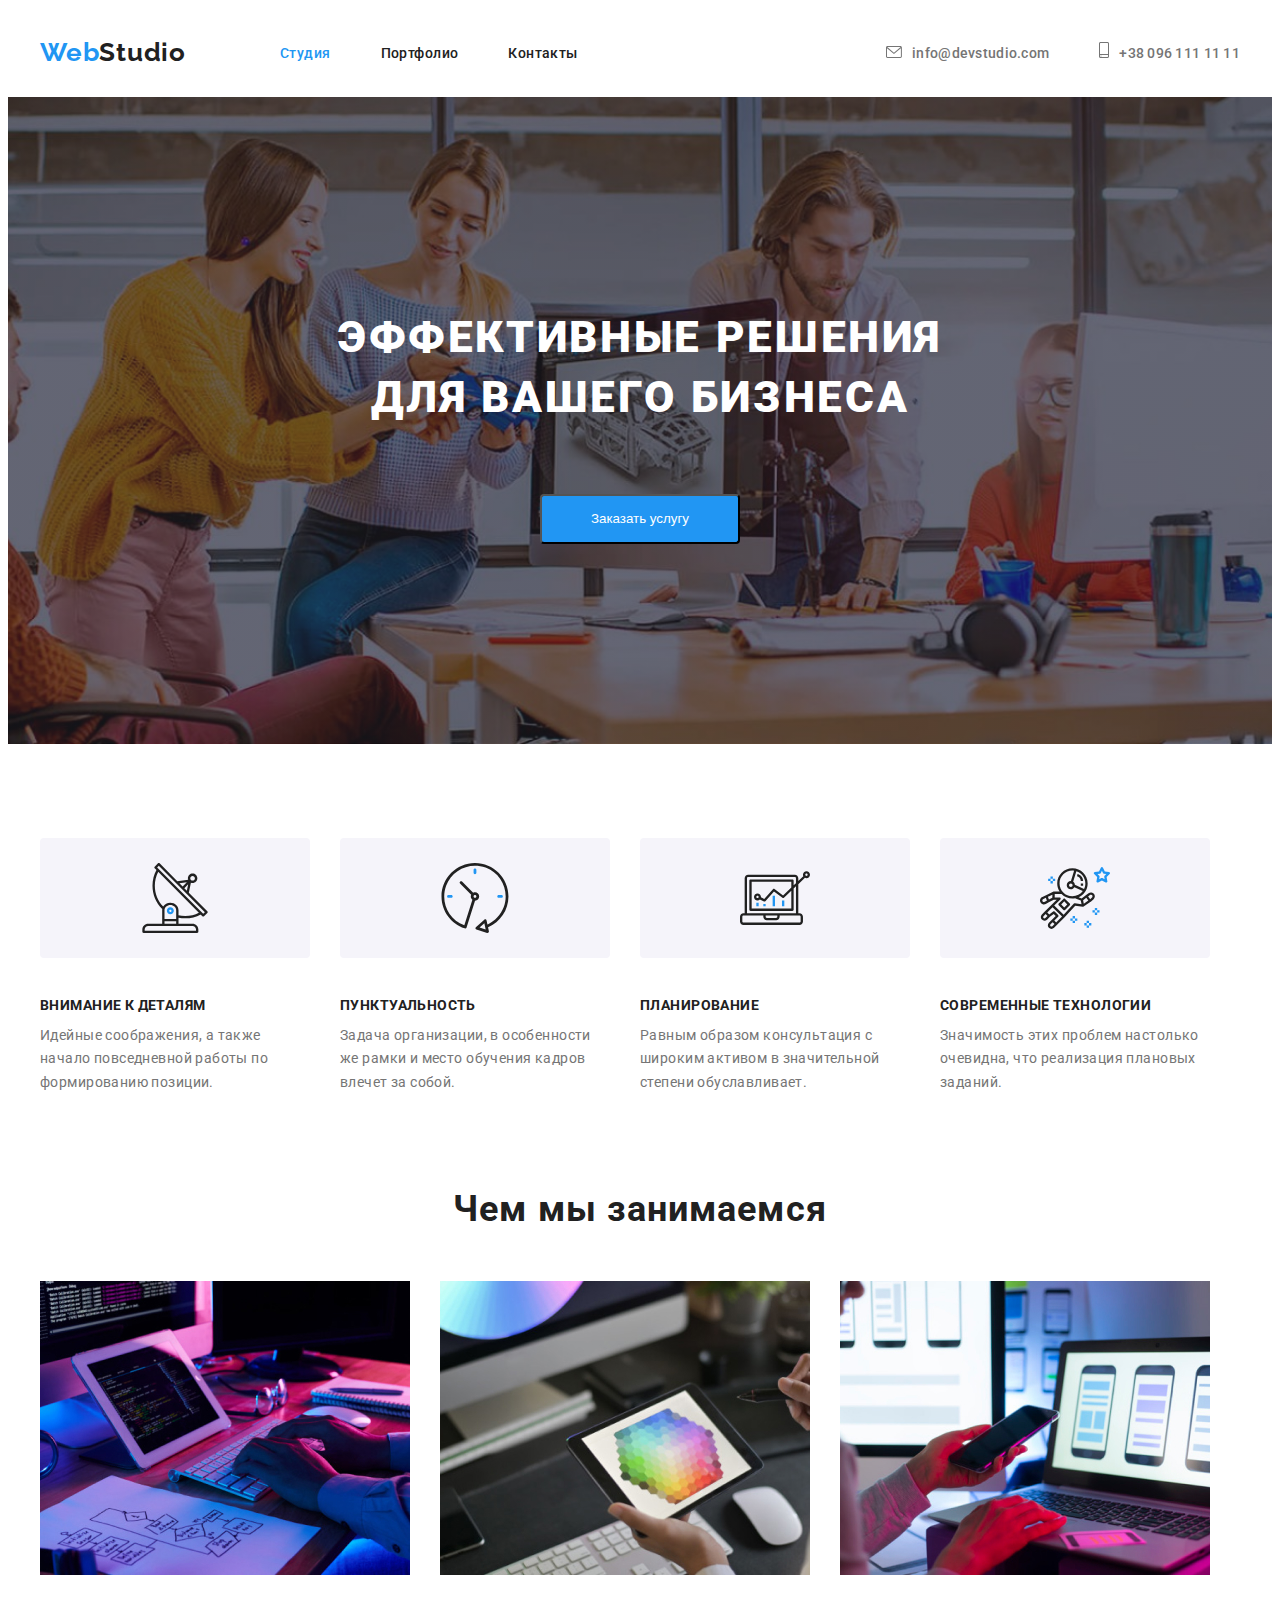
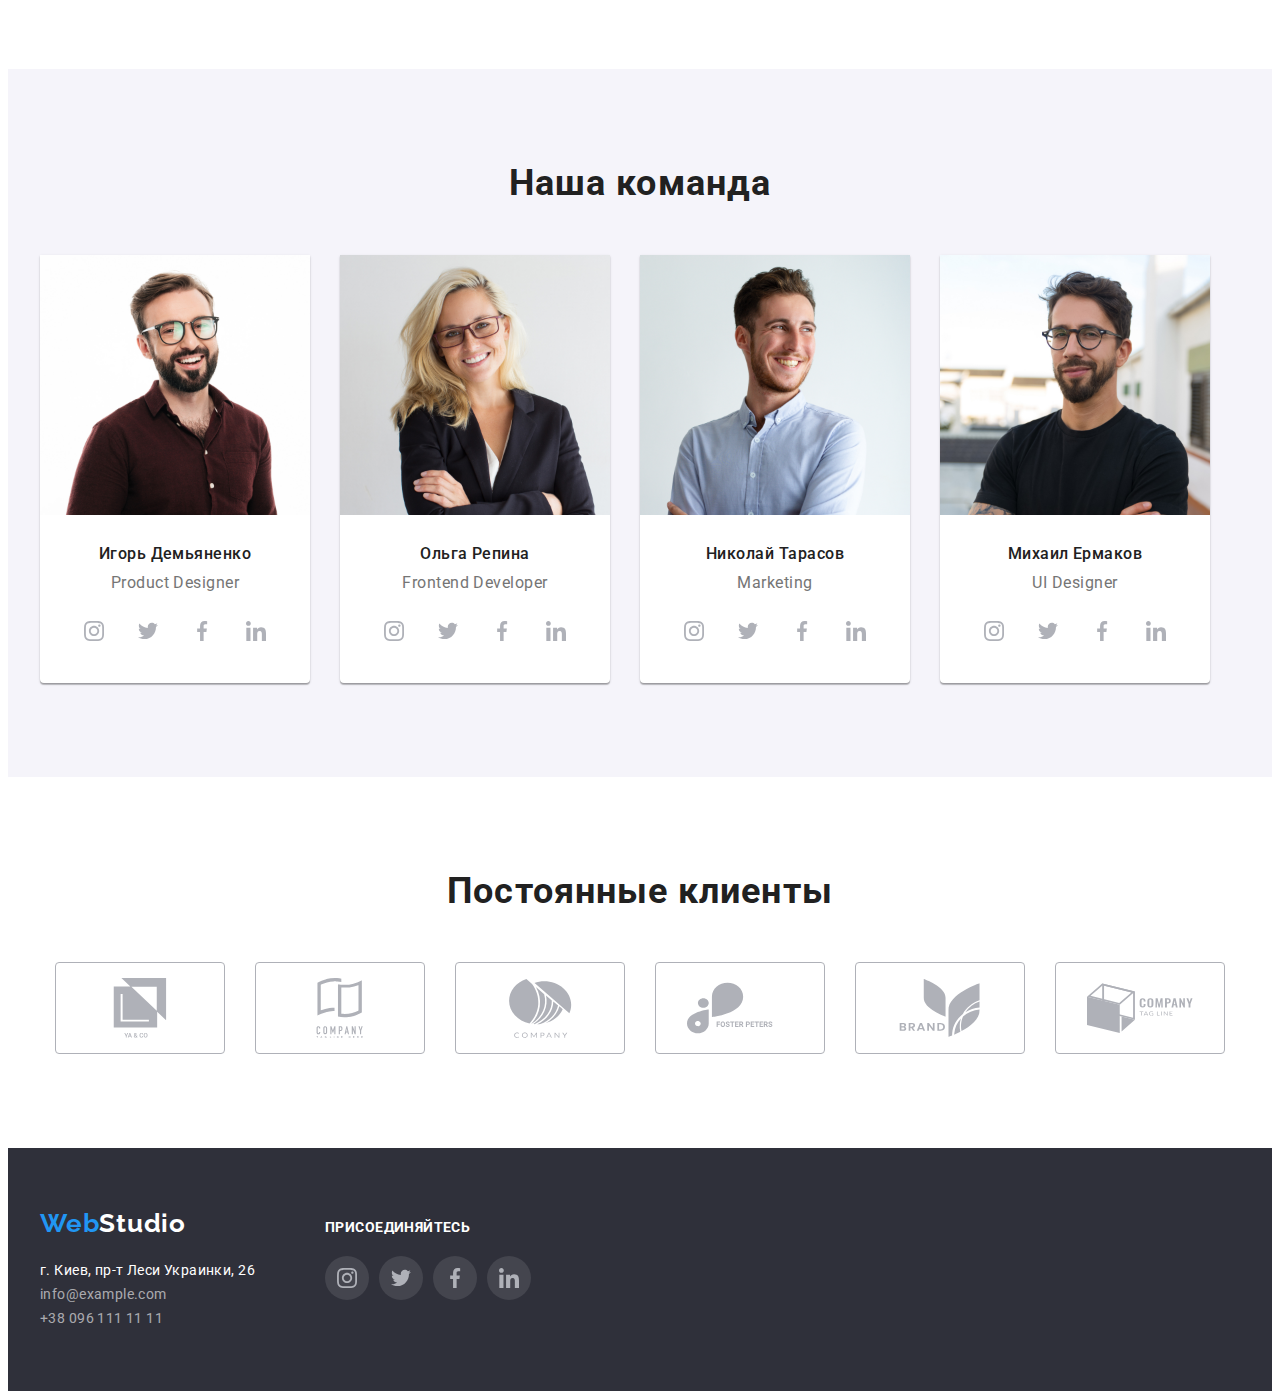
==== commit 0c397807: "оформляет футер" ====
--- a/index.html
+++ b/index.html
@@ -365,10 +365,9 @@
     </main>
     <footer class="footer">
       <div class="container footer-container">
-        <a href="./index.html" class="footer-logo link">
+        <div class="footer-contacts" ><a href="./index.html" class="footer-logo link">
           Web<span class="footer-studio">Studio</span>
         </a>
-
         <address class="address">
           <ul class="footer-list ">
             <li class="footer-contacts-item footer-adress">г. Киев, пр-т Леси Украинки, 26</li>
@@ -386,7 +385,7 @@
             </li>
           </ul>
         </address>
-      </div>
+      </div> 
       <div class="join">
         <h2 class="join-title">присоединяйтесь</h2>
         <ul class="join-list social-list-footer">
@@ -420,7 +419,7 @@
           </li>
         </ul>
       </div>
-    
+    </div>
     </footer>
   </body>
 </html>
--- a/css/styles.css
+++ b/css/styles.css
@@ -373,12 +373,16 @@
   fill: var(--button-color);
 }
 /* FOOTER */
-
+.footer-container {
+  display: flex;
+}
+.footer-contacts {
+  margin-right: 70px;
+}
 .footer {
   background-color: var(--bg-footer-color);
   padding-top: 60px;
   padding-bottom: 60px;
-  display: block;
 }
 .footer-logo {
   color: var(--accent-color);
@@ -420,7 +424,9 @@
   color: var(--accent-color);
 }
 /* !!!!!!!!!JOIN-footer!!!!!!!*/
-
+.join {
+  margin-top: 12px;
+}
 .join-title {
   font-weight: 700;
   font-size: 14px;
